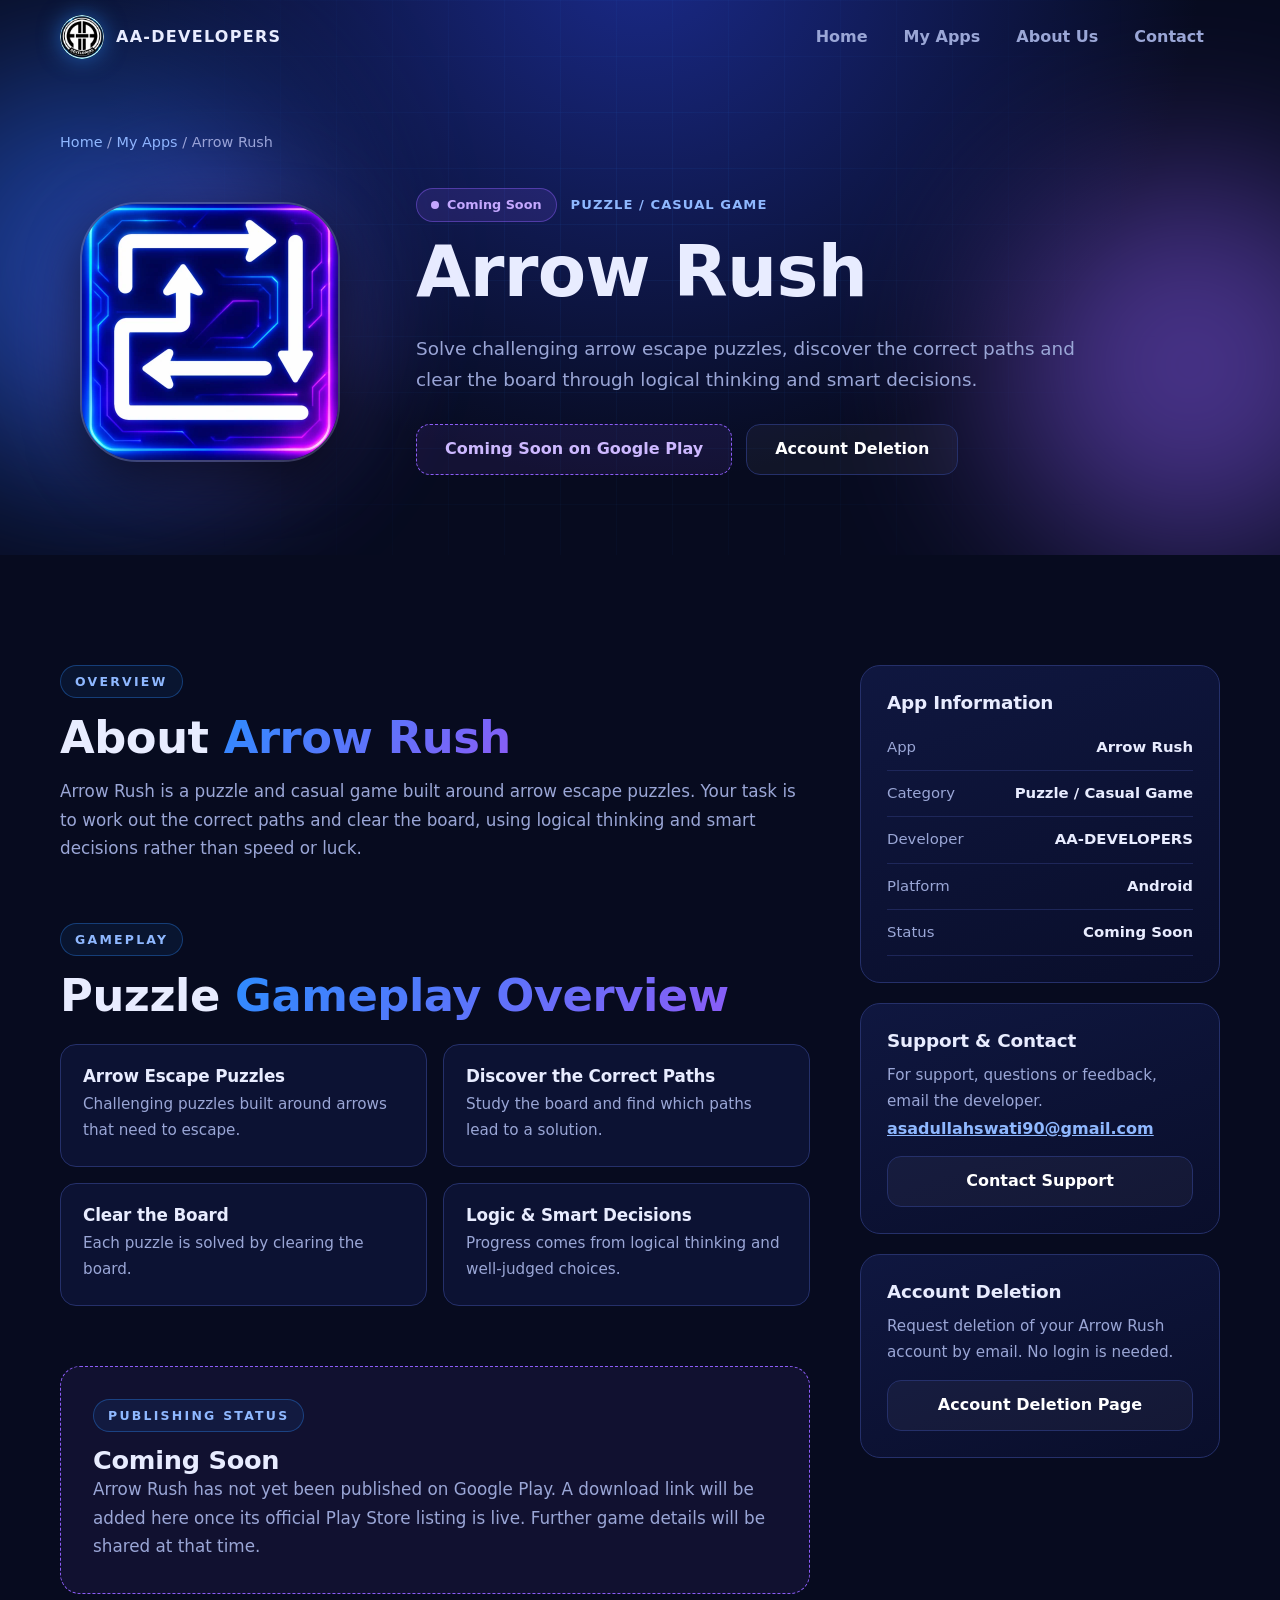
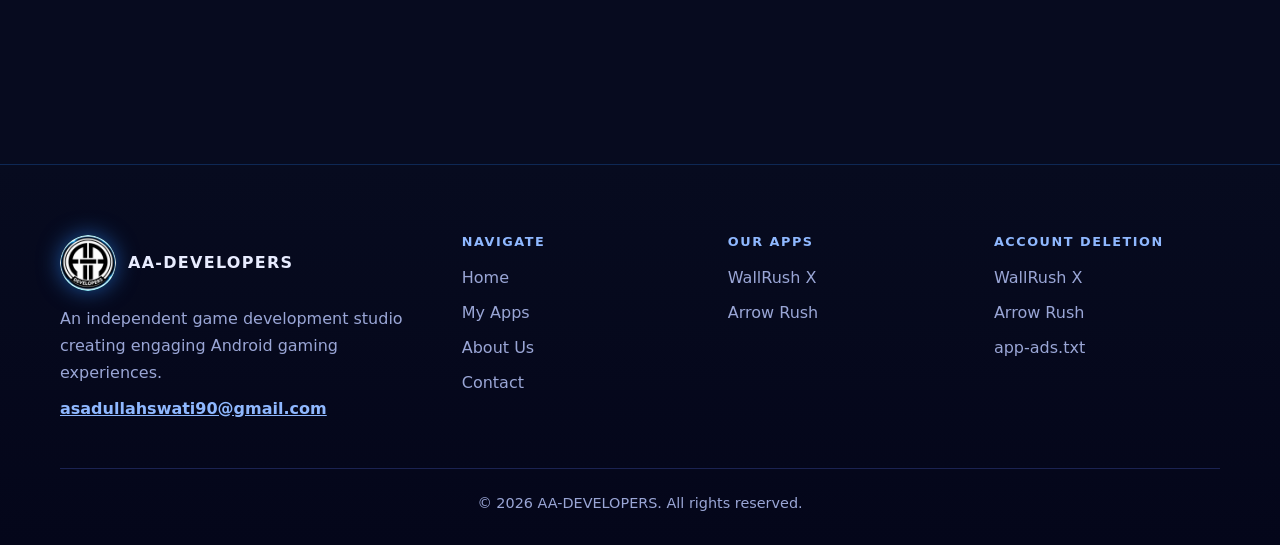
==== apps/arrow-rush/index.html @ 95ae6d05 "Add AA Developers website" ====
<!DOCTYPE html>
<html lang="en"><head><meta charset="utf-8"><meta name="viewport" content="width=device-width,initial-scale=1">
<title>Arrow Rush | Puzzle / Casual Game | AA-DEVELOPERS</title><meta name="description" content="Solve challenging arrow escape puzzles, discover the correct paths and clear the board through logical thinking and smart decisions."><meta name="theme-color" content="#070b1f">
<link rel="icon" type="image/png" href="../../assets/img/favicon.png"><link rel="apple-touch-icon" href="../../assets/img/apple-touch-icon.png">
<meta property="og:type" content="website"><meta property="og:site_name" content="AA-DEVELOPERS"><meta property="og:title" content="Arrow Rush | Puzzle / Casual Game | AA-DEVELOPERS"><meta property="og:description" content="Solve challenging arrow escape puzzles, discover the correct paths and clear the board through logical thinking and smart decisions."><meta property="og:url" content="https://asadullah-a.github.io/AA-Developers/apps/arrow-rush/"><meta property="og:image" content="https://asadullah-a.github.io/AA-Developers/assets/img/og-image.jpg"><meta name="twitter:card" content="summary_large_image">
<link rel="stylesheet" href="../../assets/style.css"></head><body>
<a class="skip" href="#main">Skip to content</a>
<header class="hdr"><div class="wrap nav"><a class="brand" href="../../"><img class="logo-c" style="--s:44px" src="../../assets/img/aa-emblem.png" alt="" width="44" height="44"><span>AA-DEVELOPERS</span></a>
<button class="burger" aria-label="Toggle menu" aria-expanded="false" aria-controls="menu"><span></span><span></span><span></span></button>
<nav aria-label="Main" id="menu"><ul><li><a href="../../#home">Home</a></li><li><a href="../../#apps">My Apps</a></li><li><a href="../../#about">About Us</a></li><li><a href="../../#contact">Contact</a></li></ul></nav></div></header>
<main id="main"><section class="dhero" style="--glow:#8b5cf6"><div class="grid-bg"></div><div class="orb o1"></div><div class="orb o2"></div><div class="wrap dhero-in">
<nav class="crumbs" aria-label="Breadcrumb"><a href="../../">Home</a> / <a href="../../#apps">My Apps</a> / <span>Arrow Rush</span></nav>
<div class="dgrid"><div class="app-art"><div class="app-glow"></div><img class="app-logo" src="../../assets/img/arrow-rush-logo.webp" alt="Arrow Rush app logo" width="260" height="260"></div>
<div><div class="tags"><span class="pill soon"><i></i>Coming Soon</span><span class="cat">Puzzle / Casual Game</span></div><h1>Arrow Rush</h1><p class="lead">Solve challenging arrow escape puzzles, discover the correct paths and clear the board through logical thinking and smart decisions.</p><div class="actions"><span class="btn soonbtn" aria-disabled="true">Coming Soon on Google Play</span><a class="btn ghost" href="../../arrow-rush/delete-account/">Account Deletion</a></div></div></div></div></section>
<section class="sec"><div class="wrap two"><div class="main-col">
<div class="reveal"><span class="eyebrow">Overview</span><h2>About <span class="g">Arrow Rush</span></h2>
<p>Arrow Rush is a puzzle and casual game built around arrow escape puzzles. Your task is to work out the correct paths and clear the board, using logical thinking and smart decisions rather than speed or luck.</p></div>
<div class="reveal"><span class="eyebrow">Gameplay</span><h2>Puzzle <span class="g">Gameplay Overview</span></h2><div class="fgrid">
<div><h4>Arrow Escape Puzzles</h4><p>Challenging puzzles built around arrows that need to escape.</p></div>
<div><h4>Discover the Correct Paths</h4><p>Study the board and find which paths lead to a solution.</p></div>
<div><h4>Clear the Board</h4><p>Each puzzle is solved by clearing the board.</p></div>
<div><h4>Logic &amp; Smart Decisions</h4><p>Progress comes from logical thinking and well-judged choices.</p></div></div></div>
<div class="reveal notice"><span class="eyebrow">Publishing Status</span><h3>Coming Soon</h3><p>Arrow Rush has not yet been published on Google Play. A download link will be added here once its official Play Store listing is live. Further game details will be shared at that time.</p></div></div><aside class="side reveal"><div class="card"><h3>App Information</h3><dl>
<div><dt>App</dt><dd>Arrow Rush</dd></div><div><dt>Category</dt><dd>Puzzle / Casual Game</dd></div><div><dt>Developer</dt><dd>AA-DEVELOPERS</dd></div><div><dt>Platform</dt><dd>Android</dd></div><div><dt>Status</dt><dd>Coming Soon</dd></div></dl>
</div>
<div class="card"><h3>Support &amp; Contact</h3><p>For support, questions or feedback, email the developer.</p><a class="mail" href="mailto:asadullahswati90@gmail.com">asadullahswati90@gmail.com</a>
<a class="btn ghost full" href="mailto:asadullahswati90@gmail.com?subject=Arrow%20Rush%20Support">Contact Support</a></div>
<div class="card"><h3>Account Deletion</h3><p>Request deletion of your Arrow Rush account by email. No login is needed.</p><a class="btn ghost full" href="../../arrow-rush/delete-account/">Account Deletion Page</a></div></aside></div></section></main>
<footer class="ftr"><div class="wrap"><div class="fg"><div class="fb"><a class="brand" href="../../"><img class="logo-c" style="--s:56px" src="../../assets/img/aa-emblem.png" alt="" width="56" height="56"><span>AA-DEVELOPERS</span></a>
<p>An independent game development studio creating engaging Android gaming experiences.</p><a class="mail" href="mailto:asadullahswati90@gmail.com">asadullahswati90@gmail.com</a></div>
<div><h4>Navigate</h4><ul><li><a href="../../#home">Home</a></li><li><a href="../../#apps">My Apps</a></li><li><a href="../../#about">About Us</a></li><li><a href="../../#contact">Contact</a></li></ul></div>
<div><h4>Our Apps</h4><ul><li><a href="../../apps/wallrush-x/">WallRush X</a></li><li><a href="../../apps/arrow-rush/">Arrow Rush</a></li></ul></div>
<div><h4>Account Deletion</h4><ul><li><a href="../../wallrush/delete-account/">WallRush X</a></li><li><a href="../../arrow-rush/delete-account/">Arrow Rush</a></li><li><a href="../../app-ads.txt">app-ads.txt</a></li></ul></div></div>
<p class="copy">&copy; <span data-year>2026</span> AA-DEVELOPERS. All rights reserved.</p></div></footer>
<script src="../../assets/main.js"></script></body></html>
---- assets/style.css ----
:root{--bg:#070b1f;--bg2:#0b1130;--card:#101842;--line:#25306a;--text:#e8ecff;--mut:#9aa6d6;--blue:#2d8cff;--purple:#8b5cf6;--grad:linear-gradient(135deg,#2d8cff,#8b5cf6);--glow:#2d8cff}
*{box-sizing:border-box;margin:0}html{scroll-behavior:smooth;scroll-padding-top:80px}
body{font:16px/1.7 "Segoe UI",Inter,system-ui,-apple-system,Roboto,sans-serif;background:var(--bg);color:var(--text);overflow-x:hidden;-webkit-font-smoothing:antialiased}
img{max-width:100%;display:block}a{color:inherit}ul,ol{padding:0;list-style:none}
.wrap{width:min(1160px,92%);margin:auto}.narrow{width:min(820px,92%)}
.skip{position:absolute;left:-999px}.skip:focus{left:8px;top:8px;background:#fff;color:#000;padding:8px;z-index:99}
:focus-visible{outline:2px solid #7db4ff;outline-offset:3px}
.g{background:var(--grad);-webkit-background-clip:text;background-clip:text;color:transparent}
h1,h2,h3,h4{line-height:1.15;font-weight:800;letter-spacing:-.01em}
h1{font-size:clamp(2.3rem,6vw,4.4rem)}h2{font-size:clamp(1.8rem,4vw,2.8rem);margin-bottom:14px}h3{font-size:1.6rem}h4{font-size:1.05rem;margin-bottom:6px}
.eyebrow{display:inline-block;font-size:.78rem;font-weight:700;letter-spacing:.18em;text-transform:uppercase;color:#8fb8ff;margin-bottom:14px;padding:5px 14px;border:1px solid rgba(45,140,255,.35);border-radius:99px;background:rgba(45,140,255,.08)}
.lead{font-size:1.15rem;color:var(--mut);max-width:60ch;margin:20px 0 28px}.small{font-size:.9rem;color:var(--mut);margin-top:14px}
.logo-c{width:var(--s,48px);height:var(--s,48px);aspect-ratio:1/1;border-radius:50%;object-fit:contain;flex:none;background:#000;box-shadow:0 0 22px rgba(45,140,255,.55)}
/* header */
.hdr{position:fixed;inset:0 0 auto;z-index:50;transition:.3s}.hdr.sc{background:rgba(7,11,31,.85);backdrop-filter:blur(14px);border-bottom:1px solid rgba(45,140,255,.2)}
.nav{display:flex;align-items:center;justify-content:space-between;height:74px}
.brand{display:flex;align-items:center;gap:12px;font-weight:800;letter-spacing:.08em;text-decoration:none}
#menu ul{display:flex;gap:4px}#menu a{display:block;padding:9px 16px;border-radius:10px;text-decoration:none;color:var(--mut);font-weight:600;transition:.2s}
#menu a:hover,#menu a.on{color:#fff;background:rgba(45,140,255,.16)}
.burger{display:none;background:rgba(255,255,255,.04);border:1px solid var(--line);border-radius:10px;width:44px;height:44px;cursor:pointer;flex-direction:column;justify-content:center;align-items:center;gap:5px}
.burger span{width:20px;height:2px;background:#fff;transition:.25s}.burger[aria-expanded=true] span:nth-child(1){transform:translateY(7px) rotate(45deg)}.burger[aria-expanded=true] span:nth-child(2){opacity:0}.burger[aria-expanded=true] span:nth-child(3){transform:translateY(-7px) rotate(-45deg)}
/* buttons */
.btn{display:inline-flex;align-items:center;justify-content:center;gap:10px;padding:14px 28px;border-radius:14px;font-weight:700;font-size:1rem;font-family:inherit;line-height:1.3;text-decoration:none;border:1px solid transparent;transition:.25s;cursor:pointer;color:#fff;background:none}
.btn.p{background:var(--grad);box-shadow:0 0 28px rgba(88,110,255,.45)}.btn.p:hover{transform:translateY(-3px);box-shadow:0 0 44px rgba(88,110,255,.8)}
.btn.ghost{border-color:var(--line);background:rgba(255,255,255,.04)}.btn.ghost:hover{border-color:var(--blue);background:rgba(45,140,255,.14);transform:translateY(-2px)}
.btn.gp{background:#000;border-color:#4a5598;padding:10px 24px 10px 18px;text-align:left;line-height:1.2}.btn.gp:hover{border-color:#7db4ff;transform:translateY(-3px);box-shadow:0 0 32px rgba(45,140,255,.5)}
.btn.gp small{display:block;font-size:.62rem;letter-spacing:.14em;font-weight:600;color:var(--mut)}.btn.gp .ico{color:#34d399;width:28px;height:28px}
.btn.soonbtn{border:1px dashed #8b5cf6;background:rgba(139,92,246,.1);color:#cdb8ff;cursor:default}
.btn.big{padding:18px 34px;font-size:1.1rem}.btn.full{width:100%;margin-top:14px}.ico{width:20px;height:20px;flex:none}
.actions{display:flex;flex-wrap:wrap;gap:14px;align-items:center}.actions.c{justify-content:center;margin-top:26px}
/* hero */
.hero,.dhero{position:relative;overflow:hidden;background:radial-gradient(ellipse at 50% -10%,#1a2a8a 0,var(--bg) 62%)}
.hero{min-height:100vh;display:grid;align-items:center;padding:120px 0 90px}
.grid-bg{position:absolute;inset:0;background-image:linear-gradient(rgba(45,140,255,.08) 1px,transparent 1px),linear-gradient(90deg,rgba(45,140,255,.08) 1px,transparent 1px);background-size:56px 56px;mask-image:radial-gradient(circle at 50% 40%,#000,transparent 75%);animation:grid 16s linear infinite}
@keyframes grid{to{background-position:56px 56px}}
.orb{position:absolute;border-radius:50%;filter:blur(90px);opacity:.5;animation:float 10s ease-in-out infinite;pointer-events:none}
.o1{width:420px;height:420px;background:#2d6bff;left:-120px;top:10%}.o2{width:380px;height:380px;background:#8b5cf6;right:-100px;bottom:0;animation-delay:-4s}.o3{width:260px;height:260px;background:#00c2ff;right:30%;top:-80px;opacity:.3;animation-delay:-7s}
@keyframes float{50%{transform:translate(30px,-34px) scale(1.08)}}
.hero-in{position:relative;display:grid;grid-template-columns:1.1fr .9fr;gap:40px;align-items:center}
.stats{display:flex;gap:30px;margin-top:40px;flex-wrap:wrap}.stats li{padding-left:16px;border-left:2px solid var(--blue)}.stats b{display:block;font-size:1.35rem}.stats span{color:var(--mut);font-size:.9rem}
.hero-art{position:relative;display:grid;place-items:center;min-height:440px}
.hero-logo{position:relative;z-index:2;animation:bob 6s ease-in-out infinite;box-shadow:0 0 90px rgba(45,140,255,.65),0 0 0 3px rgba(125,180,255,.35)}
@keyframes bob{50%{transform:translateY(-12px)}}
.ring{position:absolute;width:min(430px,86vw);aspect-ratio:1/1;border-radius:50%;border:2px dashed rgba(125,180,255,.4);animation:spin 40s linear infinite}.ring.r2{width:min(500px,98vw);border-style:dotted;border-color:rgba(139,92,246,.5);animation-direction:reverse;animation-duration:60s}
@keyframes spin{to{transform:rotate(360deg)}}
.chip{position:absolute;z-index:3;width:84px;height:84px;border-radius:22%;overflow:hidden;border:2px solid rgba(255,255,255,.2);box-shadow:0 10px 36px rgba(0,0,0,.6),0 0 28px rgba(88,110,255,.6);transition:.3s;animation:bob 5s ease-in-out infinite}
.chip img{width:100%;height:100%;object-fit:contain}.chip:hover{transform:scale(1.12)}.c1{left:2%;bottom:12%}.c2{right:2%;top:10%;animation-delay:-2.5s}
.marquee{overflow:hidden;border-block:1px solid rgba(45,140,255,.25);background:linear-gradient(90deg,rgba(45,140,255,.12),rgba(139,92,246,.12));padding:16px 0}
.track{display:flex;width:max-content;animation:mq 30s linear infinite}.track span{padding:0 34px;font-weight:700;letter-spacing:.16em;text-transform:uppercase;font-size:.85rem;color:#b9c8ff;position:relative}.track span:after{content:"\25C6";position:absolute;right:-6px;color:var(--purple)}
@keyframes mq{to{transform:translateX(-50%)}}
/* sections */
.sec{padding:110px 0;position:relative}.alt{background:linear-gradient(180deg,var(--bg2),var(--bg));border-block:1px solid rgba(45,140,255,.12)}
.sh{text-align:center;max-width:680px;margin:0 auto 56px}.sh p{color:var(--mut)}
.reveal{opacity:0;transform:translateY(32px);transition:opacity .8s,transform .8s}.reveal.in{opacity:1;transform:none}
/* app cards */
.apps{display:grid;gap:36px}
.app{display:grid;grid-template-columns:340px 1fr;gap:44px;align-items:center;padding:36px;border-radius:28px;border:1px solid var(--line);background:linear-gradient(135deg,rgba(16,24,66,.95),rgba(10,15,44,.95));position:relative;overflow:hidden;transition:transform .3s,border-color .3s,box-shadow .3s}
.app:before{content:"";position:absolute;inset:0;background:radial-gradient(circle at 12% 30%,color-mix(in srgb,var(--glow) 28%,transparent),transparent 55%);pointer-events:none}
.app:hover{border-color:var(--glow);box-shadow:0 24px 70px rgba(0,0,0,.5),0 0 50px color-mix(in srgb,var(--glow) 25%,transparent)}
.app-art{position:relative;display:grid;place-items:center}.app-glow{position:absolute;width:80%;aspect-ratio:1/1;border-radius:50%;background:var(--glow);filter:blur(70px);opacity:.45}
.app-logo{position:relative;width:min(260px,70vw);height:auto;aspect-ratio:1/1;object-fit:contain;border-radius:22%;border:2px solid rgba(255,255,255,.14);box-shadow:0 18px 50px rgba(0,0,0,.6);transition:transform .4s}.app-logo.sm{width:112px;margin:0 auto 14px}.app:hover .app-logo{transform:scale(1.05) rotate(-2deg)}
.app-body{position:relative}.app-body h3{font-size:clamp(2rem,4vw,2.8rem);margin:4px 0 12px}.app-body>p:not(.cat){color:var(--mut);margin-bottom:24px;max-width:56ch}
.cat{color:#8fb8ff;font-weight:700;letter-spacing:.08em;text-transform:uppercase;font-size:.82rem}
.pill{display:inline-flex;align-items:center;gap:8px;font-size:.8rem;font-weight:700;padding:5px 14px;border-radius:99px;margin-bottom:12px}.pill i{width:8px;height:8px;border-radius:50%;background:currentColor;animation:blink 1.6s infinite}
.pill.live{color:#4ade80;background:rgba(74,222,128,.1);border:1px solid rgba(74,222,128,.35)}.pill.soon{color:#c4a8ff;background:rgba(139,92,246,.14);border:1px solid rgba(139,92,246,.45)}
@keyframes blink{50%{opacity:.3}}
.tlink{display:inline-block;margin-top:20px;color:#8fb8ff;font-weight:600;text-decoration:none}.tlink:hover{text-decoration:underline}
/* about */
.about{display:grid;grid-template-columns:.8fr 1.2fr;gap:70px;align-items:center}.about-art{position:relative;display:grid;place-items:center;min-height:380px}.about-art .logo-c{position:relative}
.about-copy>p{color:var(--mut);font-size:1.1rem;margin-bottom:28px}
.focus{display:grid;grid-template-columns:1fr 1fr;gap:16px}.focus div{padding:20px;border-radius:16px;border:1px solid var(--line);background:rgba(16,24,66,.6);transition:.25s}.focus div:hover{border-color:var(--blue);transform:translateY(-4px)}.focus .wide{grid-column:1/-1}.focus p{color:var(--mut);font-size:.93rem}
/* contact */
.contact{position:relative;overflow:hidden;text-align:center;padding:70px 28px;border-radius:32px;border:1px solid var(--line);background:linear-gradient(135deg,#101a52,#1b1260)}.contact>*{position:relative}.contact p{color:#c0c9f5;max-width:56ch;margin:auto}
.bigmail{display:inline-block;margin-top:26px;font-size:clamp(1.15rem,3.6vw,2rem);font-weight:800;text-decoration:none;word-break:break-all;background:var(--grad);-webkit-background-clip:text;background-clip:text;color:transparent}
.mail{color:#8fb8ff;font-weight:600;word-break:break-all}
/* detail pages */
.dhero{padding:130px 0 80px}.dhero-in{position:relative}.crumbs{font-size:.9rem;color:var(--mut);margin-bottom:34px}.crumbs a{text-decoration:none;color:#8fb8ff}
.dgrid{display:grid;grid-template-columns:300px 1fr;gap:56px;align-items:center}.dgrid h1{margin:10px 0 0}.tags{display:flex;gap:14px;align-items:center;flex-wrap:wrap}.tags .pill{margin:0}
.two{display:grid;grid-template-columns:1fr 360px;gap:50px;align-items:start}.main-col>div{margin-bottom:60px}.main-col p{color:var(--mut);font-size:1.05rem}
.fgrid{display:grid;grid-template-columns:1fr 1fr;gap:16px;margin-top:22px}.fgrid div{padding:22px;border-radius:16px;border:1px solid var(--line);background:rgba(16,24,66,.6);transition:.25s}.fgrid div:hover{border-color:var(--blue);transform:translateY(-4px)}.fgrid p{font-size:.95rem}
.steps{counter-reset:s;display:grid;gap:14px;margin-top:20px}.steps li{counter-increment:s;position:relative;padding:18px 20px 18px 74px;border-radius:16px;border:1px solid var(--line);background:rgba(16,24,66,.55);color:var(--mut)}.steps li:before{content:counter(s);position:absolute;left:18px;top:50%;transform:translateY(-50%);width:40px;height:40px;border-radius:50%;background:var(--grad);color:#fff;font-weight:800;display:grid;place-items:center}.steps b{color:#fff}
.notice{padding:32px;border-radius:20px;border:1px dashed var(--purple);background:rgba(139,92,246,.08)}
.side{position:sticky;top:96px;display:grid;gap:20px}.card{padding:26px;border-radius:20px;border:1px solid var(--line);background:linear-gradient(160deg,rgba(16,24,66,.95),rgba(10,15,44,.95))}.card h3{font-size:1.15rem;margin-bottom:12px}.card p{color:var(--mut);font-size:.95rem}
dl div{display:flex;justify-content:space-between;gap:16px;padding:10px 0;border-bottom:1px solid rgba(37,48,106,.7);font-size:.93rem}dt{color:var(--mut)}dd{font-weight:600;text-align:right}.card .btn.gp{margin-top:18px;width:100%}
.del{padding-bottom:100px}.delbox{text-align:center;padding:12px 0 46px}.delbox .lead{margin-inline:auto}.delbox h1{font-size:clamp(2rem,5vw,3.2rem)}.card h2{font-size:1.5rem}.note{margin:22px 0;padding:14px 18px;border-left:3px solid var(--purple);background:rgba(139,92,246,.1);border-radius:8px;color:#d6c9ff!important}
/* footer */
.ftr{padding:70px 0 30px;border-top:1px solid rgba(45,140,255,.25);background:linear-gradient(180deg,var(--bg),#04061a)}.fg{display:grid;grid-template-columns:1.6fr 1fr 1fr 1fr;gap:40px}
.fb p{color:var(--mut);margin:14px 0 8px;max-width:34ch}.ftr h4{margin-bottom:14px;color:#8fb8ff;text-transform:uppercase;letter-spacing:.12em;font-size:.8rem}.ftr li{margin-bottom:8px}.ftr li a{color:var(--mut);text-decoration:none}.ftr li a:hover{color:#fff}
.copy{margin-top:46px;padding-top:22px;border-top:1px solid rgba(37,48,106,.7);color:var(--mut);font-size:.9rem;text-align:center}
@media(max-width:940px){.hero-in,.about,.dgrid,.two{grid-template-columns:1fr}.hero-copy{text-align:center}.hero-copy .actions,.stats{justify-content:center}.lead{margin-inline:auto}.hero-art{min-height:420px;order:-1}.hero{padding-top:100px}
.app{grid-template-columns:1fr;text-align:center;padding:28px 22px}.app-body>p:not(.cat){margin-inline:auto}.actions{justify-content:center}.dgrid{text-align:center}.tags{justify-content:center}.side{position:static}.fg{grid-template-columns:1fr 1fr}.about-art{min-height:340px}}
@media(max-width:820px){.burger{display:flex}#menu{position:absolute;left:0;right:0;top:74px;background:rgba(7,11,31,.97);border-bottom:1px solid var(--line);display:none;padding:10px 4%}#menu.open{display:block}#menu ul{flex-direction:column}#menu a{padding:14px}.hdr{background:rgba(7,11,31,.9);backdrop-filter:blur(12px)}}
@media(max-width:560px){.sec{padding:76px 0}.focus,.fgrid,.fg{grid-template-columns:1fr}.chip{width:64px;height:64px}.btn{width:100%}.actions .btn{width:100%}.brand span{font-size:.9rem}.steps li{padding-left:66px}}
@media(prefers-reduced-motion:reduce){*,*:before{animation:none!important;transition:none!important}.reveal{opacity:1;transform:none}html{scroll-behavior:auto}}
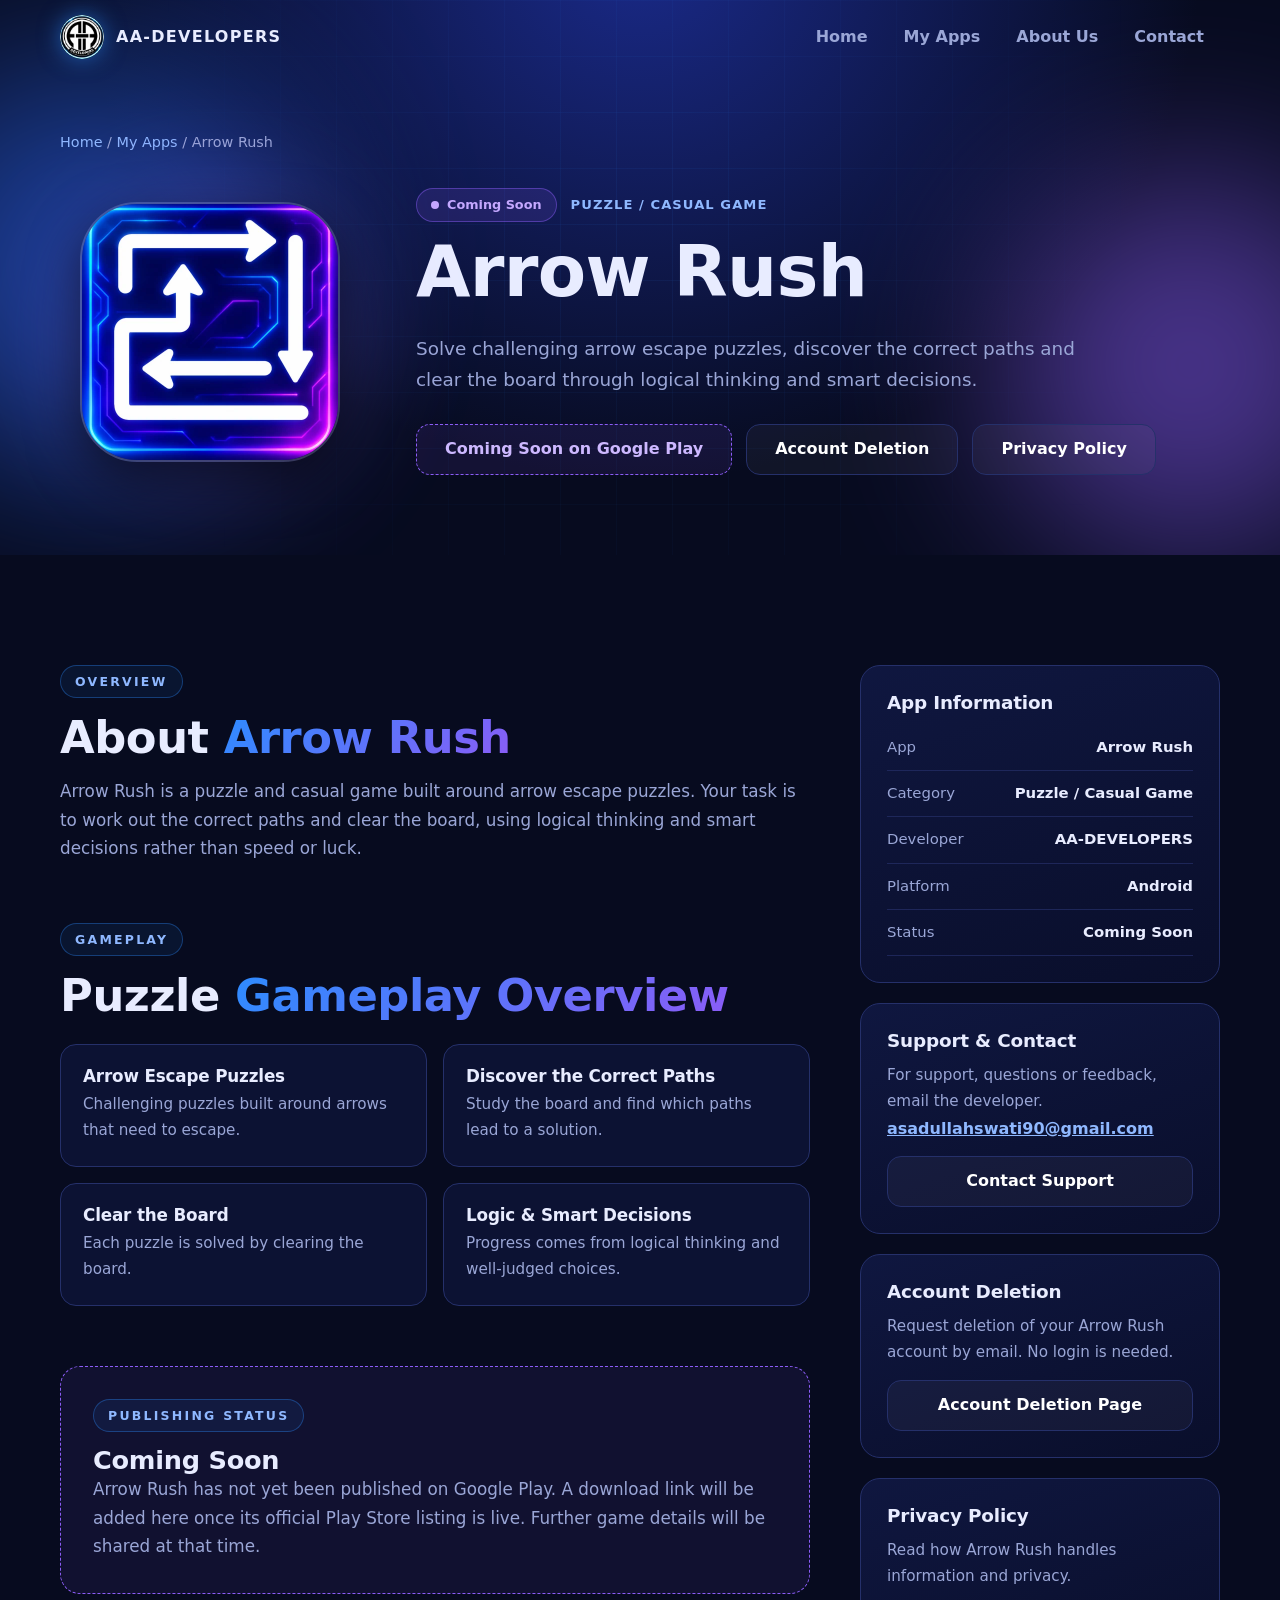
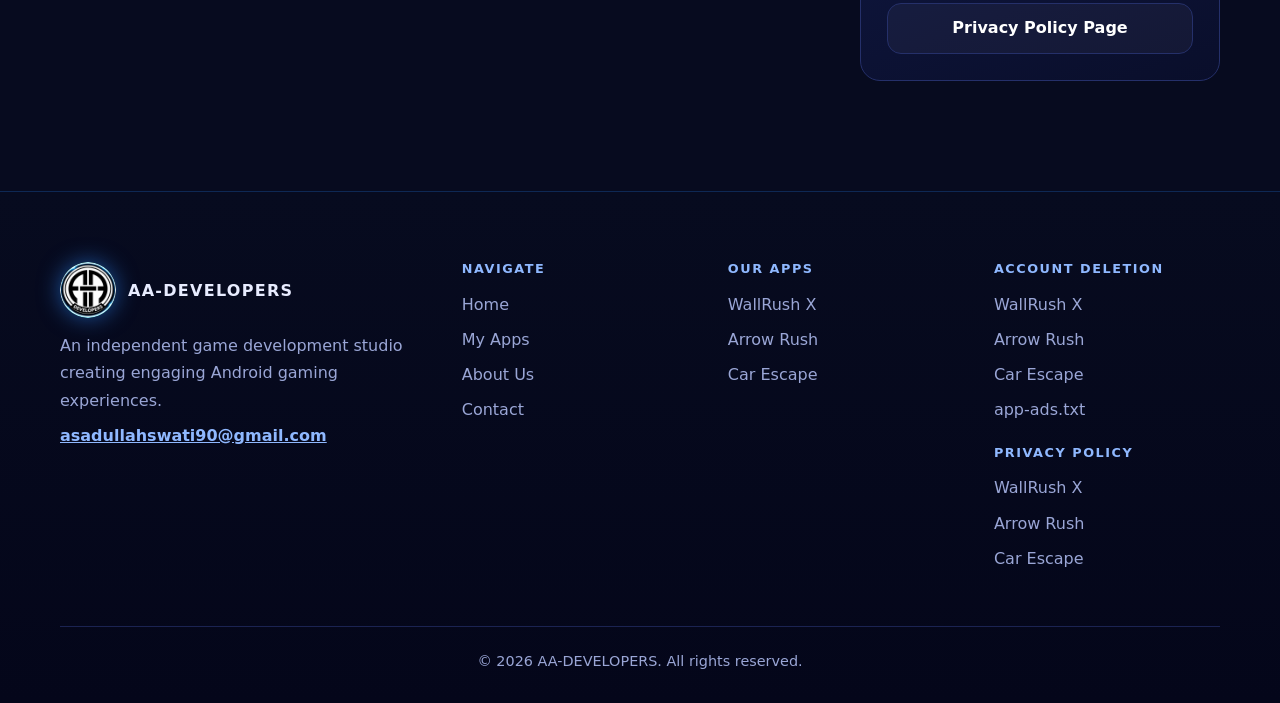
==== commit ea206d7e: "Car Escape Added" ====
--- a/apps/arrow-rush/index.html
+++ b/apps/arrow-rush/index.html
@@ -11,7 +11,7 @@
 <main id="main"><section class="dhero" style="--glow:#8b5cf6"><div class="grid-bg"></div><div class="orb o1"></div><div class="orb o2"></div><div class="wrap dhero-in">
 <nav class="crumbs" aria-label="Breadcrumb"><a href="../../">Home</a> / <a href="../../#apps">My Apps</a> / <span>Arrow Rush</span></nav>
 <div class="dgrid"><div class="app-art"><div class="app-glow"></div><img class="app-logo" src="../../assets/img/arrow-rush-logo.webp" alt="Arrow Rush app logo" width="260" height="260"></div>
-<div><div class="tags"><span class="pill soon"><i></i>Coming Soon</span><span class="cat">Puzzle / Casual Game</span></div><h1>Arrow Rush</h1><p class="lead">Solve challenging arrow escape puzzles, discover the correct paths and clear the board through logical thinking and smart decisions.</p><div class="actions"><span class="btn soonbtn" aria-disabled="true">Coming Soon on Google Play</span><a class="btn ghost" href="../../arrow-rush/delete-account/">Account Deletion</a></div></div></div></div></section>
+<div><div class="tags"><span class="pill soon"><i></i>Coming Soon</span><span class="cat">Puzzle / Casual Game</span></div><h1>Arrow Rush</h1><p class="lead">Solve challenging arrow escape puzzles, discover the correct paths and clear the board through logical thinking and smart decisions.</p><div class="actions"><span class="btn soonbtn" aria-disabled="true">Coming Soon on Google Play</span><a class="btn ghost" href="../../arrow-rush/delete-account/">Account Deletion</a><a class="btn ghost" href="../../arrow-rush-privacy-policy.html">Privacy Policy</a></div></div></div></div></section>
 <section class="sec"><div class="wrap two"><div class="main-col">
 <div class="reveal"><span class="eyebrow">Overview</span><h2>About <span class="g">Arrow Rush</span></h2>
 <p>Arrow Rush is a puzzle and casual game built around arrow escape puzzles. Your task is to work out the correct paths and clear the board, using logical thinking and smart decisions rather than speed or luck.</p></div>
@@ -25,11 +25,12 @@
 </div>
 <div class="card"><h3>Support &amp; Contact</h3><p>For support, questions or feedback, email the developer.</p><a class="mail" href="mailto:asadullahswati90@gmail.com">asadullahswati90@gmail.com</a>
 <a class="btn ghost full" href="mailto:asadullahswati90@gmail.com?subject=Arrow%20Rush%20Support">Contact Support</a></div>
-<div class="card"><h3>Account Deletion</h3><p>Request deletion of your Arrow Rush account by email. No login is needed.</p><a class="btn ghost full" href="../../arrow-rush/delete-account/">Account Deletion Page</a></div></aside></div></section></main>
+<div class="card"><h3>Account Deletion</h3><p>Request deletion of your Arrow Rush account by email. No login is needed.</p><a class="btn ghost full" href="../../arrow-rush/delete-account/">Account Deletion Page</a></div>
+<div class="card"><h3>Privacy Policy</h3><p>Read how Arrow Rush handles information and privacy.</p><a class="btn ghost full" href="../../arrow-rush-privacy-policy.html">Privacy Policy Page</a></div></aside></div></section></main>
 <footer class="ftr"><div class="wrap"><div class="fg"><div class="fb"><a class="brand" href="../../"><img class="logo-c" style="--s:56px" src="../../assets/img/aa-emblem.png" alt="" width="56" height="56"><span>AA-DEVELOPERS</span></a>
 <p>An independent game development studio creating engaging Android gaming experiences.</p><a class="mail" href="mailto:asadullahswati90@gmail.com">asadullahswati90@gmail.com</a></div>
 <div><h4>Navigate</h4><ul><li><a href="../../#home">Home</a></li><li><a href="../../#apps">My Apps</a></li><li><a href="../../#about">About Us</a></li><li><a href="../../#contact">Contact</a></li></ul></div>
-<div><h4>Our Apps</h4><ul><li><a href="../../apps/wallrush-x/">WallRush X</a></li><li><a href="../../apps/arrow-rush/">Arrow Rush</a></li></ul></div>
-<div><h4>Account Deletion</h4><ul><li><a href="../../wallrush/delete-account/">WallRush X</a></li><li><a href="../../arrow-rush/delete-account/">Arrow Rush</a></li><li><a href="../../app-ads.txt">app-ads.txt</a></li></ul></div></div>
+<div><h4>Our Apps</h4><ul><li><a href="../../apps/wallrush-x/">WallRush X</a></li><li><a href="../../apps/arrow-rush/">Arrow Rush</a></li><li><a href="../../apps/car-escape/">Car Escape</a></li></ul></div>
+<div><h4>Account Deletion</h4><ul><li><a href="../../wallrush/delete-account/">WallRush X</a></li><li><a href="../../arrow-rush/delete-account/">Arrow Rush</a></li><li><a href="../../car-escape/delete-account/">Car Escape</a></li><li><a href="../../app-ads.txt">app-ads.txt</a></li></ul><h4 style="margin-top:22px">Privacy Policy</h4><ul><li><a href="../../wallrush-x-privacy-policy.html">WallRush X</a></li><li><a href="../../arrow-rush-privacy-policy.html">Arrow Rush</a></li><li><a href="../../car-escape-privacy-policy.html">Car Escape</a></li></ul></div></div>
 <p class="copy">&copy; <span data-year>2026</span> AA-DEVELOPERS. All rights reserved.</p></div></footer>
 <script src="../../assets/main.js"></script></body></html>
--- a/assets/style.css
+++ b/assets/style.css
@@ -44,7 +44,7 @@
 .ring{position:absolute;width:min(430px,86vw);aspect-ratio:1/1;border-radius:50%;border:2px dashed rgba(125,180,255,.4);animation:spin 40s linear infinite}.ring.r2{width:min(500px,98vw);border-style:dotted;border-color:rgba(139,92,246,.5);animation-direction:reverse;animation-duration:60s}
 @keyframes spin{to{transform:rotate(360deg)}}
 .chip{position:absolute;z-index:3;width:84px;height:84px;border-radius:22%;overflow:hidden;border:2px solid rgba(255,255,255,.2);box-shadow:0 10px 36px rgba(0,0,0,.6),0 0 28px rgba(88,110,255,.6);transition:.3s;animation:bob 5s ease-in-out infinite}
-.chip img{width:100%;height:100%;object-fit:contain}.chip:hover{transform:scale(1.12)}.c1{left:2%;bottom:12%}.c2{right:2%;top:10%;animation-delay:-2.5s}
+.chip img{width:100%;height:100%;object-fit:contain}.chip:hover{transform:scale(1.12)}.c1{left:2%;bottom:12%}.c2{right:2%;top:10%;animation-delay:-2.5s}.c3{right:12%;bottom:6%;animation-delay:-1.2s}
 .marquee{overflow:hidden;border-block:1px solid rgba(45,140,255,.25);background:linear-gradient(90deg,rgba(45,140,255,.12),rgba(139,92,246,.12));padding:16px 0}
 .track{display:flex;width:max-content;animation:mq 30s linear infinite}.track span{padding:0 34px;font-weight:700;letter-spacing:.16em;text-transform:uppercase;font-size:.85rem;color:#b9c8ff;position:relative}.track span:after{content:"\25C6";position:absolute;right:-6px;color:var(--purple)}
 @keyframes mq{to{transform:translateX(-50%)}}
